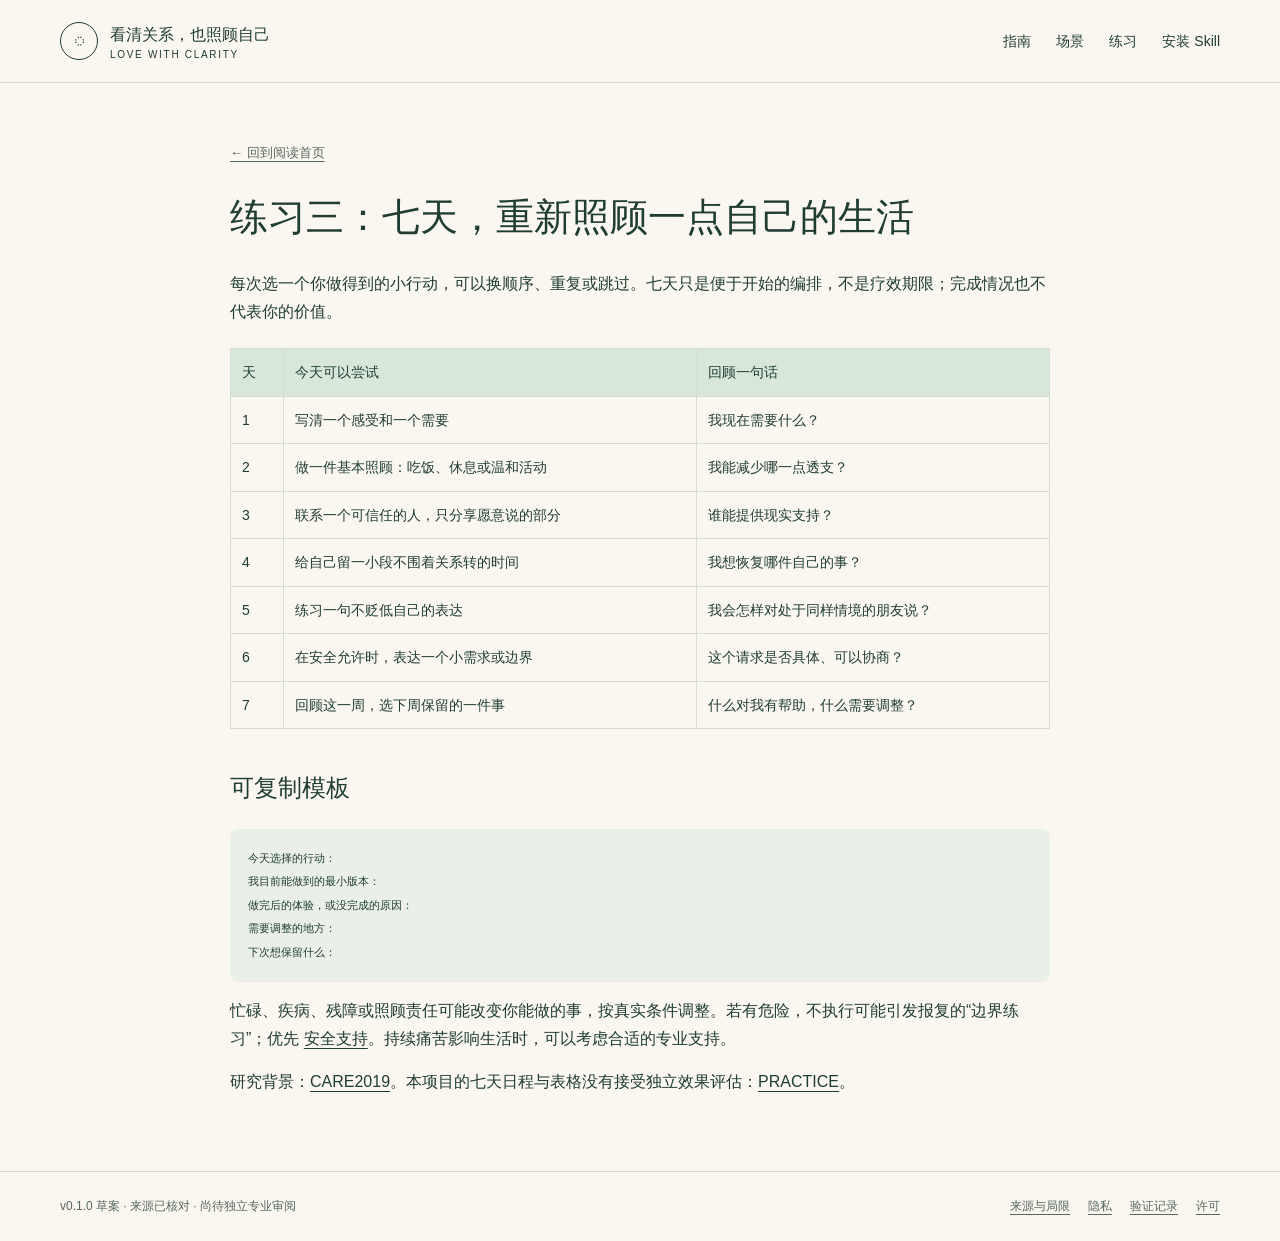
==== site/care.html @ 7639183e "Add static reading site and private reflection exercises" ====
<!doctype html>
<html lang="zh-CN"><head><meta charset="utf-8"><meta name="viewport" content="width=device-width, initial-scale=1">
<meta name="description" content="从具体行为出发，整理感受与需求，选择自己的下一步。公开指南、20个场景与可导入的AI Skill。">
<meta http-equiv="Content-Security-Policy" content="default-src 'none'; style-src 'self'; script-src 'self'; img-src 'self' data:; connect-src 'none'; object-src 'none'; base-uri 'none'; form-action 'none'">
<title>练习三：七天，重新照顾一点自己的生活 · 看清关系，也照顾自己</title><link rel="stylesheet" href="style.css"><script src="app.js" defer></script></head>
<body><a class="skip" href="#main">跳到正文</a><header class="topbar"><div class="wrap header-inner">
<a class="brand" href="index.html"><span class="brand-mark" aria-hidden="true">◌</span><span>看清关系，也照顾自己<small>LOVE WITH CLARITY</small></span></a>
<nav class="nav" aria-label="主要导航"><a href="guide.html">指南</a><a href="index.html#scenes">场景</a><a href="index.html#exercises">练习</a><a href="install.html">安装 Skill</a></nav></div></header>
<main id="main" class="prose"><a class="document-back" href="index.html">← 回到阅读首页</a><h1 id="练习三-七天-重新照顾一点自己的生活">练习三：七天，重新照顾一点自己的生活</h1>
<p>每次选一个你做得到的小行动，可以换顺序、重复或跳过。七天只是便于开始的编排，不是疗效期限；完成情况也不代表你的价值。</p>
<table>
<thead>
<tr>
<th>天</th>
<th>今天可以尝试</th>
<th>回顾一句话</th>
</tr>
</thead>
<tbody>
<tr>
<td>1</td>
<td>写清一个感受和一个需要</td>
<td>我现在需要什么？</td>
</tr>
<tr>
<td>2</td>
<td>做一件基本照顾：吃饭、休息或温和活动</td>
<td>我能减少哪一点透支？</td>
</tr>
<tr>
<td>3</td>
<td>联系一个可信任的人，只分享愿意说的部分</td>
<td>谁能提供现实支持？</td>
</tr>
<tr>
<td>4</td>
<td>给自己留一小段不围着关系转的时间</td>
<td>我想恢复哪件自己的事？</td>
</tr>
<tr>
<td>5</td>
<td>练习一句不贬低自己的表达</td>
<td>我会怎样对处于同样情境的朋友说？</td>
</tr>
<tr>
<td>6</td>
<td>在安全允许时，表达一个小需求或边界</td>
<td>这个请求是否具体、可以协商？</td>
</tr>
<tr>
<td>7</td>
<td>回顾这一周，选下周保留的一件事</td>
<td>什么对我有帮助，什么需要调整？</td>
</tr>
</tbody>
</table>
<h2 id="可复制模板">可复制模板</h2>
<pre><code class="language-text">今天选择的行动：
我目前能做到的最小版本：
做完后的体验，或没完成的原因：
需要调整的地方：
下次想保留什么：
</code></pre>
<p>忙碌、疾病、残障或照顾责任可能改变你能做的事，按真实条件调整。若有危险，不执行可能引发报复的“边界练习”；优先 <a href="safety.html">安全支持</a>。持续痛苦影响生活时，可以考虑合适的专业支持。</p>
<p>研究背景：<a href="sources.html#care2019">CARE2019</a>。本项目的七天日程与表格没有接受独立效果评估：<a href="sources.html#practice">PRACTICE</a>。</p>
</main>
<footer class="footer"><div class="wrap footer-inner"><span>v0.1.0 草案 · 来源已核对 · 尚待独立专业审阅</span><div class="footer-links"><a href="sources.html">来源与局限</a><a href="privacy.html">隐私</a><a href="validation.html">验证记录</a><a href="license.html">许可</a></div></div></footer></body></html>
---- site/style.css ----
:root{--paper:#faf7f0;--card:#fffdf8;--ink:#203d32;--muted:#58685f;--line:#d5ded3;--accent:#d8e7da;--peach:#f1dfcf;--max:1160px;font-family:-apple-system,BlinkMacSystemFont,"PingFang SC","Microsoft YaHei",sans-serif;color:var(--ink);background:var(--paper);font-synthesis:none}
*{box-sizing:border-box}html{scroll-behavior:smooth;scroll-padding-top:100px}body{margin:0;line-height:1.75}a{color:inherit;text-underline-offset:4px}button,input,textarea{font:inherit}button,a,input,textarea,summary{-webkit-tap-highlight-color:transparent}button{cursor:pointer}button:focus-visible,a:focus-visible,input:focus-visible,textarea:focus-visible,summary:focus-visible{outline:3px solid #477659;outline-offset:4px}[hidden]{display:none!important}.skip{position:absolute;left:12px;top:-100px}.skip:focus{top:12px;z-index:20;background:white;padding:12px}.wrap{width:min(calc(100% - 48px),var(--max));margin:auto}.topbar{position:sticky;top:0;background:rgba(250,247,240,.97);z-index:5;border-bottom:1px solid var(--line)}.header-inner{display:flex;align-items:center;justify-content:space-between;min-height:82px;gap:20px}.brand{display:flex;align-items:center;gap:12px;text-decoration:none;font-weight:700;white-space:nowrap}.brand-mark{display:grid;place-items:center;border:1px solid var(--ink);border-radius:50%;height:38px;width:38px;font-size:20px}.brand small{display:block;font-size:10px;letter-spacing:.17em;font-weight:500;line-height:1.2}.nav{display:flex;gap:25px;font-size:14px}.nav a{text-decoration:none;padding:10px 0}.nav a:hover{text-decoration:underline}.hero{display:grid;grid-template-columns:1.2fr .8fr;gap:76px;align-items:center;padding:78px 0 75px}.eyebrow{font-size:12px;letter-spacing:.16em;color:var(--muted);font-weight:600}.hero h1{font-family:"Songti SC","Noto Serif CJK SC",serif;font-weight:500;font-size:clamp(38px,5vw,64px);letter-spacing:-.04em;line-height:1.3;margin:17px 0 23px}.hero p{font-size:17px;max-width:550px;color:var(--muted)}.actions{display:flex;gap:12px;flex-wrap:wrap;margin:28px 0 18px}.btn{display:inline-flex;align-items:center;justify-content:center;border:1px solid var(--ink);border-radius:8px;padding:11px 20px;min-height:46px;text-decoration:none;font-weight:600;font-size:14px;background:var(--ink);color:white}.btn.secondary{background:transparent;color:var(--ink)}.btn:hover{filter:brightness(.94)}.tiny{font-size:12px!important;color:var(--muted)}.sample{position:relative;background:var(--card);border:1px solid var(--line);padding:30px;border-radius:16px;box-shadow:12px 16px 0 var(--accent)}.sample .label{font-size:11px;letter-spacing:.12em;color:var(--muted)}.sample blockquote{font-family:"Songti SC",serif;font-size:23px;line-height:1.6;margin:17px 0 23px}.sample-row{border-top:1px solid var(--line);padding:13px 0;display:grid;grid-template-columns:46px 1fr;gap:13px;font-size:14px}.sample-row b{font-size:12px}.sample .sample-row:last-child{padding-bottom:0}.intro-strip{display:grid;grid-template-columns:repeat(3,1fr);border-top:1px solid var(--line);border-bottom:1px solid var(--line);padding:24px 0;gap:26px}.intro-strip p{margin:0;font-size:14px;color:var(--muted)}.intro-strip b{display:block;font-size:16px;color:var(--ink);margin-bottom:5px}.number{font-size:12px;letter-spacing:.12em;color:var(--muted);display:block;margin-bottom:8px}.section{padding:62px 0}.section-head{display:flex;align-items:flex-end;justify-content:space-between;gap:22px;margin-bottom:24px}.section-head h2{font-family:"Songti SC",serif;font-size:32px;line-height:1.4;font-weight:500;margin:0}.section-head p{font-size:14px;color:var(--muted);margin:8px 0 0}.text-link{font-size:14px;white-space:nowrap}.search-box{display:flex;align-items:center;gap:10px;background:var(--card);border:1px solid var(--line);border-radius:9px;padding:11px 16px}.search-box label{font-size:14px;white-space:nowrap}.search-box input{background:none;border:0;outline:none;min-width:0;width:100%;font-size:15px;color:var(--ink)}.filters{display:flex;gap:8px;flex-wrap:wrap;margin:15px 0}.filter{border:1px solid var(--line);border-radius:24px;min-height:42px;padding:7px 14px;color:var(--muted);background:transparent;font-size:13px}.filter[aria-pressed=true]{background:var(--ink);color:white;border-color:var(--ink)}.results-line{display:flex;justify-content:space-between;align-items:center;gap:15px;color:var(--muted);font-size:13px;margin:12px 0 18px}.plain-button{border:0;background:transparent;text-decoration:underline;text-underline-offset:4px;color:var(--ink);padding:8px;min-height:42px}.scene-grid{display:grid;grid-template-columns:1fr 1fr;gap:14px;align-items:start}.scene{background:var(--card);border:1px solid var(--line);border-radius:11px;overflow:hidden;scroll-margin-top:100px}.scene summary{list-style:none;padding:21px 23px;cursor:pointer;position:relative}.scene summary::-webkit-details-marker{display:none}.scene summary:after{content:"＋";position:absolute;right:22px;top:22px;color:var(--muted)}.scene[open] summary:after{content:"−"}.scene .meta{font-size:11px;color:var(--muted);letter-spacing:.04em}.scene h3{font-size:17px;line-height:1.55;margin:6px 28px 7px 0}.scene summary p{font-size:13px;line-height:1.6;color:var(--muted);margin:0;padding-right:15px}.scene-body{border-top:1px solid var(--line);padding:9px 23px 20px;font-size:14px}.scene-body h2{font-size:15px;margin:21px 0 8px}.scene-body p{margin:8px 0}.scene-body blockquote{margin:14px 0;background:#edf3ea;border-left:3px solid #769879;padding:10px 13px}.scene-body a{word-break:break-word}.empty{border:1px dashed var(--line);padding:26px;text-align:center;color:var(--muted)}.practice-section{background:#eaf0e7;border-block:1px solid var(--line)}.practice-layout{display:grid;grid-template-columns:270px 1fr;gap:35px}.tabs{display:flex;flex-direction:column;gap:9px}.tab{border:1px solid var(--line);border-radius:9px;text-align:left;background:transparent;color:var(--ink);padding:17px 18px}.tab b{font-size:15px;display:block}.tab span{font-size:12px;color:var(--muted)}.tab[aria-selected=true]{background:var(--card);border-color:#78967f;box-shadow:0 3px 10px #203d3208}.practice-tip{font-size:12px;color:var(--muted);line-height:1.8;margin-top:16px}.practice-panel{background:var(--card);border:1px solid var(--line);border-radius:12px;padding:29px}.practice-panel h3{font-size:22px;margin:0 0 7px}.practice-panel>p{font-size:13px;color:var(--muted);margin:8px 0 20px}.field-grid{display:grid;grid-template-columns:1fr 1fr;gap:17px}.field{display:flex;flex-direction:column;gap:6px;font-size:13px;font-weight:600}.field:last-child:nth-child(odd){grid-column:1/-1}.field textarea{display:block;width:100%;min-height:92px;resize:vertical;border:1px solid var(--line);background:#fafbf7;border-radius:7px;padding:11px;font-size:14px;font-weight:400;line-height:1.6;color:var(--ink)}.form-actions{display:flex;gap:10px;align-items:center;flex-wrap:wrap;margin-top:22px}.status{font-size:13px;color:var(--muted);min-height:24px;margin:12px 0 0}.preview{margin-top:15px}.preview label{font-size:13px}.preview textarea{width:100%;min-height:200px;resize:vertical;margin-top:6px;padding:15px;border:1px solid var(--line);border-radius:7px;background:#fafbf7;font-size:13px;color:var(--ink);line-height:1.8}.daily-list{font-size:13px;line-height:1.8;background:#f3f5ed;border-radius:8px;padding:14px 20px}.daily-list ol{margin:0;padding-left:20px}.install-band{display:grid;grid-template-columns:1fr auto;gap:35px;align-items:center;border:1px solid var(--line);background:var(--card);border-radius:14px;padding:32px}.install-band h2{font-size:26px;font-weight:500;font-family:"Songti SC",serif;margin:0 0 7px}.install-band p{font-size:14px;color:var(--muted);max-width:680px;margin:0}.install-band .actions{margin:0;align-items:center}.download-links{display:flex;gap:12px;flex-wrap:wrap;margin:22px 0 32px}.safety-note{padding:24px 0;border-top:1px solid var(--line);display:flex;gap:25px;justify-content:space-between;align-items:center;font-size:13px;color:var(--muted)}.safety-note p{margin:0;max-width:800px}.footer{border-top:1px solid var(--line);padding:24px 0;font-size:12px;color:var(--muted)}.footer-inner{display:flex;justify-content:space-between;gap:20px;flex-wrap:wrap}.footer-links{display:flex;gap:18px;flex-wrap:wrap}.prose{width:min(calc(100% - 48px),820px);margin:55px auto 75px;font-size:16px;overflow-wrap:anywhere}.prose h1{font-family:"Songti SC",serif;font-weight:500;font-size:38px;line-height:1.4}.prose h2{font-size:24px;margin-top:38px}.prose h3{font-size:19px;margin-top:26px}.prose p{margin:15px 0}.prose blockquote{margin:22px 0;background:var(--accent);padding:15px 22px;border-left:3px solid #77947e}.prose pre{overflow:auto;background:#eaf0e7;padding:18px;border-radius:8px;font-size:13px;line-height:1.8;white-space:pre-wrap;overflow-wrap:anywhere}.prose code{font-size:.88em}.prose table{width:100%;border-collapse:collapse;font-size:14px;margin:22px 0}.prose th,.prose td{padding:11px;border:1px solid var(--line);text-align:left;vertical-align:top}.prose th{background:var(--accent)}.prose li{margin:8px 0}.prose ul,.prose ol{padding-left:24px}.document-back{font-size:13px;color:var(--muted)}
@media(max-width:850px){.nav{gap:15px}.hero{gap:35px;padding-top:55px}.hero h1{font-size:43px}.sample{padding:23px}.sample blockquote{font-size:20px}.practice-layout{grid-template-columns:210px 1fr;gap:20px}.install-band{grid-template-columns:1fr}.install-band .actions{justify-content:flex-start}}
@media(max-width:620px){.wrap{width:calc(100% - 32px)}.header-inner{min-height:76px;gap:10px;align-items:center}.brand{font-size:13px;gap:8px}.brand-mark{height:31px;width:31px;font-size:17px}.brand small{font-size:8px;letter-spacing:.08em}.nav{gap:11px;font-size:12px;flex-wrap:wrap;justify-content:flex-end;max-width:155px}.nav a{padding:3px 0;min-height:28px}.hero{grid-template-columns:1fr;padding:42px 0;gap:32px}.hero h1{font-size:42px;margin-top:13px}.hero p{font-size:15px}.sample{margin-right:10px;box-shadow:9px 10px 0 var(--accent)}.intro-strip{grid-template-columns:1fr;gap:16px;padding:23px 0}.intro-strip>div{display:grid;grid-template-columns:28px 1fr;column-gap:10px}.intro-strip .number{grid-row:1/3;margin-top:2px}.intro-strip b{margin:0}.intro-strip p{grid-column:2}.section{padding:43px 0}.section-head{align-items:flex-start;gap:15px}.section-head h2{font-size:27px}.section-head p{font-size:13px}.text-link{font-size:12px}.scene-grid{grid-template-columns:1fr}.scene summary{padding:19px}.scene h3{font-size:16px}.scene-body{padding-inline:19px}.practice-layout{grid-template-columns:1fr}.tabs{flex-direction:row;gap:7px}.tab{padding:11px;flex:1;min-width:0}.tab b{font-size:13px}.tab span{font-size:10px;line-height:1.5;display:block;margin-top:4px}.practice-tip{margin:10px 0 0}.practice-panel{padding:21px}.field-grid{grid-template-columns:1fr}.field:last-child:nth-child(odd){grid-column:auto}.install-band{padding:24px}.install-band h2{font-size:24px}.safety-note{flex-direction:column;align-items:flex-start;gap:10px}.prose{width:calc(100% - 32px);margin-top:35px;font-size:15px}.prose h1{font-size:29px}.prose h2{font-size:22px}.prose table{font-size:12px}.prose th,.prose td{padding:8px}.footer-inner{gap:15px}}
@media(prefers-reduced-motion:reduce){html{scroll-behavior:auto}}
@media print{.topbar,.footer,.filters,.search-box,.results-line,.actions,.form-actions,.tabs,.practice-tip,.install-band{display:none!important}body{background:white}.hero{display:none}.wrap,.prose{width:100%;margin:0}.scene-grid,.practice-layout,.field-grid{display:block}.scene,.practice-panel{border:0;box-shadow:none}.section{padding:16px 0}.scene summary{padding:8px 0}.scene-body{padding:0}.field{margin-bottom:14px}.scene-body,.scene{break-inside:avoid}.practice-section{background:none}}
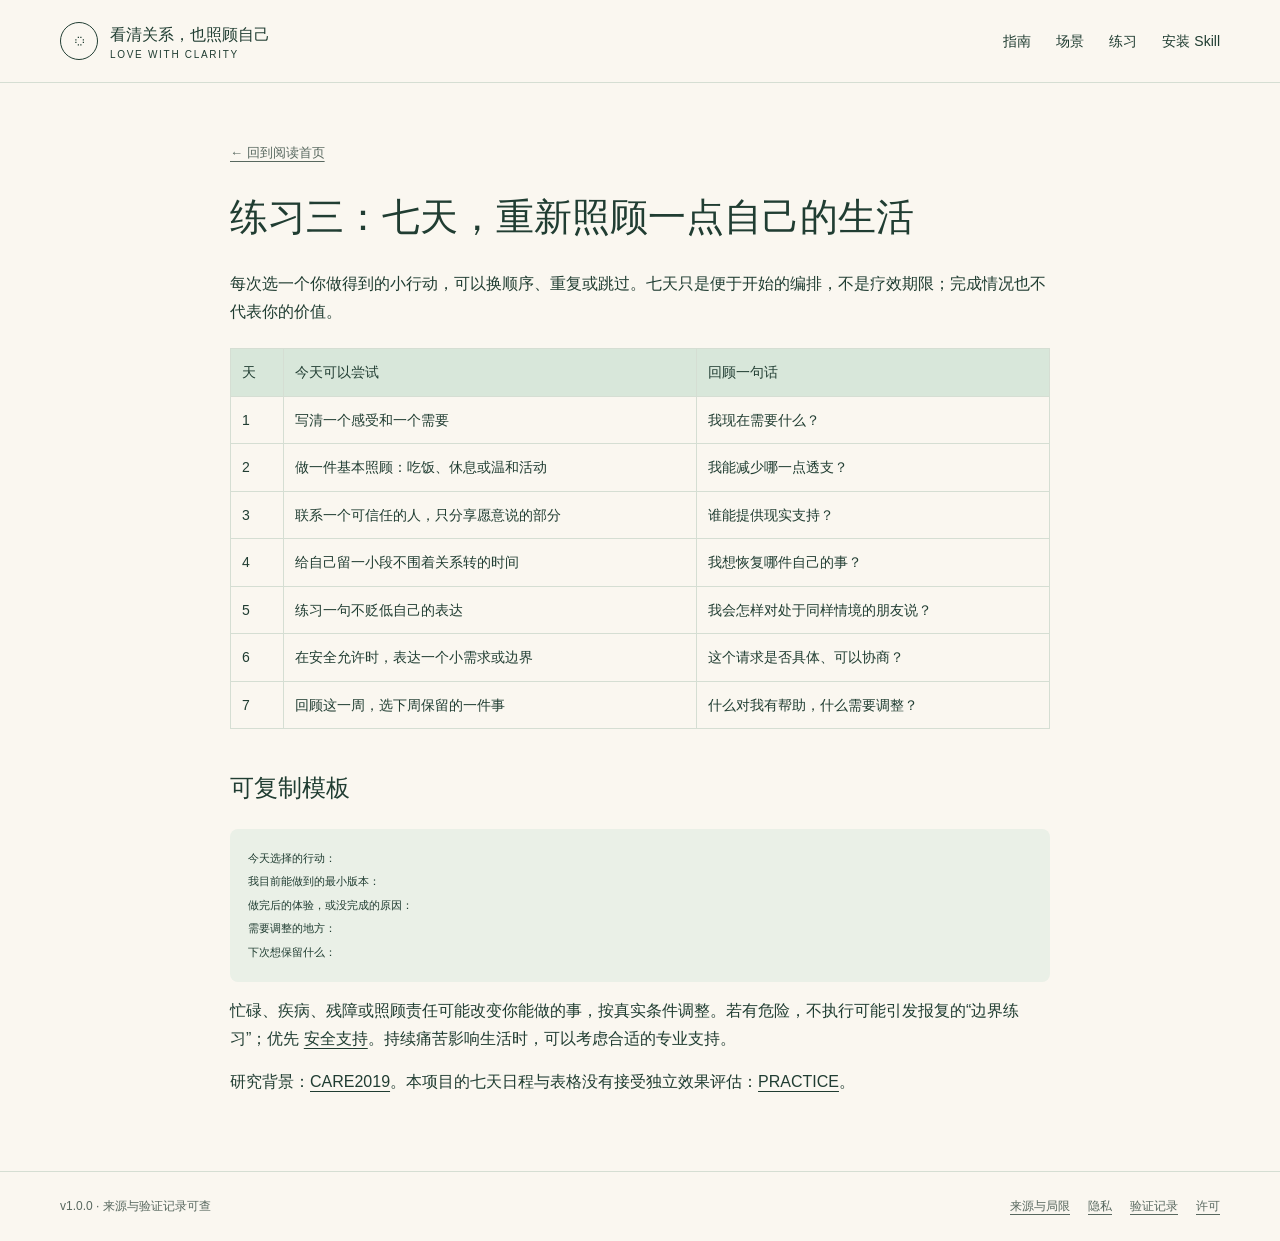
==== commit 0d5cfefe: "Update reader pages and exports to v1.0.0" ====
--- a/site/care.html
+++ b/site/care.html
@@ -64,4 +64,4 @@
 <p>忙碌、疾病、残障或照顾责任可能改变你能做的事，按真实条件调整。若有危险，不执行可能引发报复的“边界练习”；优先 <a href="safety.html">安全支持</a>。持续痛苦影响生活时，可以考虑合适的专业支持。</p>
 <p>研究背景：<a href="sources.html#care2019">CARE2019</a>。本项目的七天日程与表格没有接受独立效果评估：<a href="sources.html#practice">PRACTICE</a>。</p>
 </main>
-<footer class="footer"><div class="wrap footer-inner"><span>v0.1.0 草案 · 来源已核对 · 尚待独立专业审阅</span><div class="footer-links"><a href="sources.html">来源与局限</a><a href="privacy.html">隐私</a><a href="validation.html">验证记录</a><a href="license.html">许可</a></div></div></footer></body></html>+<footer class="footer"><div class="wrap footer-inner"><span>v1.0.0 · 来源与验证记录可查</span><div class="footer-links"><a href="sources.html">来源与局限</a><a href="privacy.html">隐私</a><a href="validation.html">验证记录</a><a href="license.html">许可</a></div></div></footer></body></html>
